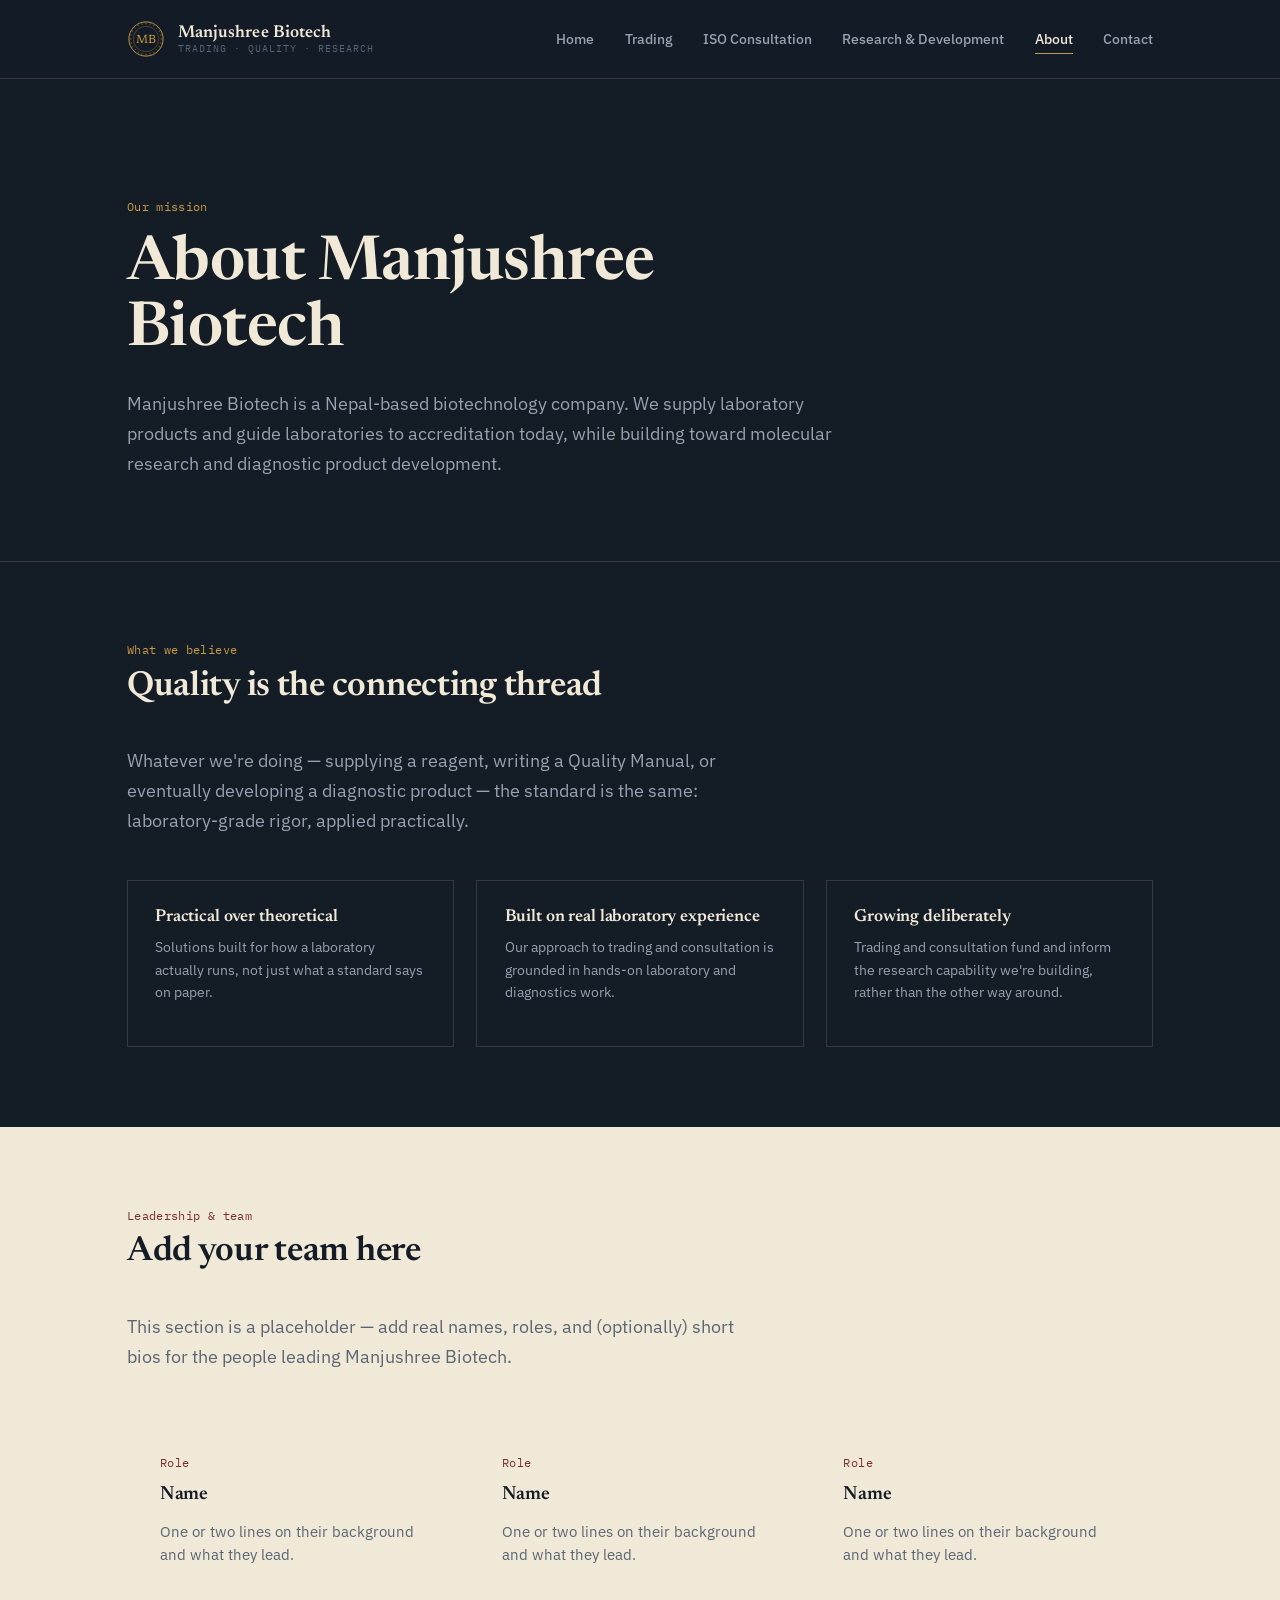
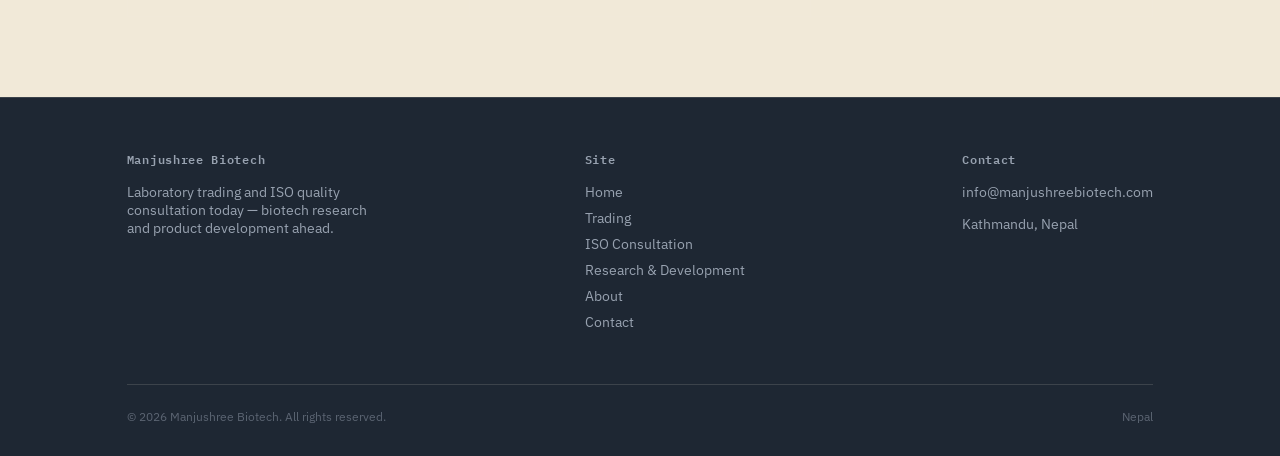
==== about.html @ 0e8d8d10 "Add files via upload" ====
<!DOCTYPE html>
<html lang="en">
<head>
<meta charset="UTF-8">
<meta name="viewport" content="width=device-width, initial-scale=1.0">
<title>About | Manjushree Biotech</title>
<meta name="description" content="Manjushree Biotech is a Nepal-based biotechnology company working in laboratory trading and ISO quality consultation, building toward biotech research.">
<link rel="preconnect" href="https://fonts.googleapis.com">
<link href="https://fonts.googleapis.com/css2?family=Newsreader:opsz,wght@6..72,500;6..72,600;6..72,700&family=IBM+Plex+Sans:wght@400;500;600&family=IBM+Plex+Mono:wght@400;500&display=swap" rel="stylesheet">
<link rel="stylesheet" href="styles.css">
</head>
<body>

<nav class="topnav">
  <div class="topnav-inner">
    <a href="index.html" class="brand">
      <svg viewBox="0 0 40 40" class="brand-seal" xmlns="http://www.w3.org/2000/svg" stroke="var(--brass-bright)" stroke-width="0.6">
  <circle cx="20" cy="20" r="18" fill="none" stroke-width="1"/>
  <circle cx="20" cy="20" r="13.4" fill="none" stroke-width="0.6" opacity="0.55"/>
  <line x1="20.00" y1="4.50" x2="20.00" y2="3.00"/><line x1="24.01" y1="5.03" x2="24.40" y2="3.58"/><line x1="27.75" y1="6.58" x2="28.50" y2="5.28"/><line x1="30.96" y1="9.04" x2="32.02" y2="7.98"/><line x1="33.42" y1="12.25" x2="34.72" y2="11.50"/><line x1="34.97" y1="15.99" x2="36.42" y2="15.60"/><line x1="35.50" y1="20.00" x2="37.00" y2="20.00"/><line x1="34.97" y1="24.01" x2="36.42" y2="24.40"/><line x1="33.42" y1="27.75" x2="34.72" y2="28.50"/><line x1="30.96" y1="30.96" x2="32.02" y2="32.02"/><line x1="27.75" y1="33.42" x2="28.50" y2="34.72"/><line x1="24.01" y1="34.97" x2="24.40" y2="36.42"/><line x1="20.00" y1="35.50" x2="20.00" y2="37.00"/><line x1="15.99" y1="34.97" x2="15.60" y2="36.42"/><line x1="12.25" y1="33.42" x2="11.50" y2="34.72"/><line x1="9.04" y1="30.96" x2="7.98" y2="32.02"/><line x1="6.58" y1="27.75" x2="5.28" y2="28.50"/><line x1="5.03" y1="24.01" x2="3.58" y2="24.40"/><line x1="4.50" y1="20.00" x2="3.00" y2="20.00"/><line x1="5.03" y1="15.99" x2="3.58" y2="15.60"/><line x1="6.58" y1="12.25" x2="5.28" y2="11.50"/><line x1="9.04" y1="9.04" x2="7.98" y2="7.98"/><line x1="12.25" y1="6.58" x2="11.50" y2="5.28"/><line x1="15.99" y1="5.03" x2="15.60" y2="3.58"/>
  <text x="20" y="24.5" text-anchor="middle" font-family="Newsreader, Georgia, serif" font-size="12.5" fill="var(--brass-bright)" stroke="none">MB</text>
</svg>
      <div>
        <div class="brand-text">Manjushree Biotech</div>
        <div class="brand-sub">TRADING &middot; QUALITY &middot; RESEARCH</div>
      </div>
    </a>
    <div class="navlinks"><a href="index.html">Home</a><a href="trading.html">Trading</a><a href="iso-consultation.html">ISO Consultation</a><a href="research.html">Research & Development</a><a href="about.html" class="is-active">About</a><a href="contact.html">Contact</a></div>
    <button class="nav-toggle" aria-label="Open menu">
      <svg width="18" height="14" viewBox="0 0 18 14"><path d="M0 1H18M0 7H18M0 13H18" stroke="#F1E9D8" stroke-width="1.4"/></svg>
    </button>
  </div>
  <div class="mobile-menu"><a href="index.html">Home</a><a href="trading.html">Trading</a><a href="iso-consultation.html">ISO Consultation</a><a href="research.html">Research & Development</a><a href="about.html" class="is-active">About</a><a href="contact.html">Contact</a></div>
</nav>

<main class="page-fade">
<section class="hero" style="padding-bottom:4rem;">
  <div class="shell">
    <span class="label">Our mission</span>
    <h1>About Manjushree Biotech</h1>
    <p class="lede">Manjushree Biotech is a Nepal-based biotechnology company. We supply laboratory products and guide laboratories to accreditation today, while building toward molecular research and diagnostic product development.</p>
  </div>
</section>

<section class="section">
  <div class="shell">
    <div class="section-head">
      <span class="label">What we believe</span>
      <h2>Quality is the connecting thread</h2>
      <p class="lede mt-lg">Whatever we're doing &mdash; supplying a reagent, writing a Quality Manual, or eventually developing a diagnostic product &mdash; the standard is the same: laboratory-grade rigor, applied practically.</p>
    </div>
    <div class="card-grid grid-3">
      <div class="card">
        <h3>Practical over theoretical</h3>
        <p>Solutions built for how a laboratory actually runs, not just what a standard says on paper.</p>
      </div>
      <div class="card">
        <h3>Built on real laboratory experience</h3>
        <p>Our approach to trading and consultation is grounded in hands-on laboratory and diagnostics work.</p>
      </div>
      <div class="card">
        <h3>Growing deliberately</h3>
        <p>Trading and consultation fund and inform the research capability we're building, rather than the other way around.</p>
      </div>
    </div>
  </div>
</section>

<section class="section section--paper">
  <div class="shell">
    <div class="section-head">
      <span class="label">Leadership &amp; team</span>
      <h2>Add your team here</h2>
      <p class="lede mt-lg">This section is a placeholder &mdash; add real names, roles, and (optionally) short bios for the people leading Manjushree Biotech.</p>
    </div>
    <div class="panel-grid cols-3">
      <div class="panel">
        <span class="ref">Role</span>
        <h3>Name</h3>
        <p>One or two lines on their background and what they lead.</p>
      </div>
      <div class="panel">
        <span class="ref">Role</span>
        <h3>Name</h3>
        <p>One or two lines on their background and what they lead.</p>
      </div>
      <div class="panel">
        <span class="ref">Role</span>
        <h3>Name</h3>
        <p>One or two lines on their background and what they lead.</p>
      </div>
    </div>
  </div>
</section>

</main>

<footer>
  <div class="shell">
    <div class="footer-grid">
      <div class="footer-col">
        <h4>Manjushree Biotech</h4>
        <p style="max-width:30ch;">Laboratory trading and ISO quality consultation today &mdash; biotech research and product development ahead.</p>
      </div>
      <div class="footer-col">
        <h4>Site</h4>
        <a href="index.html">Home</a>
        <a href="trading.html">Trading</a>
        <a href="iso-consultation.html">ISO Consultation</a>
        <a href="research.html">Research &amp; Development</a>
        <a href="about.html">About</a>
        <a href="contact.html">Contact</a>
      </div>
      <div class="footer-col">
        <h4>Contact</h4>
        <a href="mailto:info@manjushreebiotech.com">info@manjushreebiotech.com</a>
        <p>Kathmandu, Nepal</p>
      </div>
    </div>
    <div class="footer-bottom">
      <span>&copy; 2026 Manjushree Biotech. All rights reserved.</span>
      <span>Nepal</span>
    </div>
  </div>
</footer>

<script src="site.js"></script>
</body>
</html>
---- styles.css ----
/* ============================================================
   MANJUSHREE BIOTECH — design tokens
   Ledger-paper + slate, brass accent, certification-seal motif
   ============================================================ */

:root{
  --slate:      #141C26;
  --slate-soft: #1E2733;
  --paper:      #F1E9D8;
  --paper-dim:  #E8DCC0;
  --brass:      #A6792C;
  --brass-bright:#C79A44;
  --oxblood:    #7A2E2E;
  --mist:       #98A2B0;
  --mist-dim:   #5B6472;
  --line:       rgba(241,233,216,0.14);
  --line-dark:  rgba(20,28,38,0.13);

  --serif: "Newsreader", "Iowan Old Style", Georgia, serif;
  --sans:  "IBM Plex Sans", -apple-system, "Helvetica Neue", Arial, sans-serif;
  --mono:  "IBM Plex Mono", "SFMono-Regular", Menlo, monospace;

  --measure: 66ch;
}

@media (prefers-reduced-motion: reduce){
  *{ animation-duration: 0.001ms !important; animation-iteration-count: 1 !important; transition-duration: 0.001ms !important; scroll-behavior: auto !important; }
}

*{ box-sizing: border-box; }
html{ scroll-behavior: smooth; }
body{
  margin:0;
  background: var(--slate);
  color: var(--paper);
  font-family: var(--sans);
  -webkit-font-smoothing: antialiased;
  text-rendering: optimizeLegibility;
}

a{ color: inherit; text-decoration: none; }
img{ max-width:100%; display:block; }

::selection{ background: var(--brass); color: var(--slate); }
:focus-visible{ outline: 2px solid var(--brass-bright); outline-offset: 3px; }

/* ---------- type scale ---------- */
h1,h2,h3,h4{ font-family: var(--serif); font-weight: 600; margin:0; letter-spacing: -0.008em; }
.label{
  font-family: var(--mono);
  font-size: 0.76rem;
  letter-spacing: 0.03em;
  color: var(--brass-bright);
}
.lede{ font-size: 1.14rem; line-height: 1.65; color: var(--mist); max-width: var(--measure); }
.body-copy{ font-size: 1rem; line-height: 1.75; color: rgba(241,233,216,0.86); max-width: var(--measure); }
.body-copy + .body-copy{ margin-top: 1.1em; }

/* ---------- layout shell ---------- */
.shell{ max-width: 1180px; margin: 0 auto; padding: 0 6vw; }
@media (max-width: 640px){ .shell{ padding: 0 5.5vw; } }
main{ display:block; }

/* ---------- top nav ---------- */
.topnav{
  position: sticky; top:0; z-index: 80;
  background: rgba(20,28,38,0.92);
  backdrop-filter: blur(10px);
  border-bottom: 1px solid var(--line);
}
.topnav-inner{
  max-width:1180px; margin:0 auto; padding: 0 6vw;
  height: 78px; display:flex; align-items:center; justify-content:space-between;
}
.brand{ display:flex; align-items:center; gap:13px; }
.brand-seal{ width:38px; height:38px; flex-shrink:0; }
.brand-text{ font-family: var(--serif); font-weight:600; font-size:1.08rem; letter-spacing:0.005em; }
.brand-sub{ font-family: var(--mono); font-size:0.62rem; letter-spacing:0.1em; color: var(--mist-dim); }

.navlinks{ display:flex; gap: 1.9rem; font-size:0.87rem; }
.navlinks a{
  position:relative; padding: 6px 0; color: var(--mist);
  font-weight:500; transition: color .2s ease;
}
.navlinks a::after{
  content:""; position:absolute; left:0; bottom:0; width:0; height:1px;
  background: var(--brass-bright); transition: width .25s ease;
}
.navlinks a:hover, .navlinks a.is-active{ color: var(--paper); }
.navlinks a.is-active::after, .navlinks a:hover::after{ width:100%; }

.nav-toggle{ display:none; background:none; border:1px solid var(--line); color:var(--paper); width:40px; height:40px; border-radius:3px; }
@media (max-width: 980px){
  .navlinks{ display:none; }
  .nav-toggle{ display:flex; align-items:center; justify-content:center; }
}
.mobile-menu{
  display:none; position:fixed; inset:78px 0 0 0; z-index:79;
  background: var(--slate); padding: 2rem 6vw; flex-direction:column; gap:1.4rem;
  overflow-y:auto;
}
.mobile-menu.open{ display:flex; }
.mobile-menu a{ font-family: var(--serif); font-size:1.55rem; color: var(--paper); }

/* ---------- hero ---------- */
.hero{ position:relative; padding: 7.5rem 0 5rem; border-bottom: 1px solid var(--line); }
.hero .label{ margin-bottom:1.1rem; display:block; }
.hero h1{ font-size: clamp(2.3rem, 4.8vw, 3.9rem); line-height: 1.08; max-width: 18ch; }
.hero .lede{ margin-top: 1.5rem; }
.hero-actions{ margin-top:2.3rem; display:flex; gap:1rem; flex-wrap:wrap; }

/* ---------- section spacing ---------- */
.section{ padding: 5rem 0; }
.section + .section{ border-top: 1px solid var(--line); }
.section-head{ margin-bottom: 2.8rem; max-width: 62ch; }
.section-head .label{ margin-bottom: 0.8rem; display:block; }
.section-head h2{ font-size: clamp(1.65rem, 2.7vw, 2.3rem); }

.section--paper{ background: var(--paper); color: var(--slate); border-color: var(--line-dark); }
.section--paper .label{ color: var(--oxblood); }
.section--paper .lede{ color: var(--mist-dim); }
.section--paper .body-copy{ color: rgba(20,28,38,0.82); }
.section--paper.section + .section--paper{ border-top-color: var(--line-dark); }
.section--paper + .section:not(.section--paper){ border-top-color: var(--line-dark); }

/* ---------- pillar / service panels ---------- */
.panel-grid{ display:grid; gap: 1px; background: var(--line); border:1px solid var(--line); }
.panel-grid.cols-3{ grid-template-columns: repeat(3,1fr); }
.panel-grid.cols-2{ grid-template-columns: repeat(2,1fr); }
@media (max-width: 860px){ .panel-grid.cols-3, .panel-grid.cols-2{ grid-template-columns: 1fr; } }
.panel{ background: var(--slate); padding: 2.1rem 2rem; }
.section--paper .panel{ background: var(--paper); }
.panel .ref{ font-family:var(--mono); font-size:0.72rem; color: var(--brass-bright); letter-spacing:0.04em; }
.section--paper .panel .ref{ color: var(--oxblood); }
.panel h3{ font-size:1.2rem; margin-top:0.8rem; line-height:1.3; }
.panel p{ margin-top:0.7rem; font-size:0.93rem; line-height:1.6; color: var(--mist); }
.section--paper .panel p{ color: var(--mist-dim); }
.panel ul{ margin:0.9rem 0 0; padding-left:1.05rem; font-size:0.88rem; line-height:1.7; color: var(--mist); }
.section--paper .panel ul{ color: var(--mist-dim); }
.panel ul li{ margin-bottom:0.25rem; }

/* ---------- card (used for trading categories, focus areas) ---------- */
.card-grid{ display:grid; gap: 1.4rem; }
.grid-2{ grid-template-columns: repeat(2,1fr); }
.grid-3{ grid-template-columns: repeat(3,1fr); }
.grid-4{ grid-template-columns: repeat(4,1fr); }
@media (max-width: 860px){ .grid-2,.grid-3,.grid-4{ grid-template-columns: 1fr; } }
@media (min-width:641px) and (max-width:860px){ .grid-4{ grid-template-columns: repeat(2,1fr); } }
.card{
  border:1px solid var(--line); padding: 1.7rem;
  transition: border-color .2s ease;
}
.card:hover{ border-color: var(--brass); }
.section--paper .card{ border-color: var(--line-dark); }
.section--paper .card:hover{ border-color: var(--oxblood); }
.card h3{ font-size:1.08rem; }
.card p{ margin-top:0.6rem; font-size:0.89rem; line-height:1.6; color: var(--mist); }
.section--paper .card p{ color: var(--mist-dim); }

/* ---------- process rail (signature element) ---------- */
.rail{ display:block; width:100%; height:auto; }
.rail line, .rail path{ stroke: var(--mist-dim); stroke-width:1.2; }
.rail .rail-active{ stroke: var(--brass-bright); stroke-width:1.6; stroke-dasharray:600; stroke-dashoffset:600; animation: rail-draw 1.8s cubic-bezier(.3,.8,.2,1) forwards; }
@keyframes rail-draw{ to{ stroke-dashoffset:0; } }
.rail circle.node{ fill: var(--slate); stroke: var(--brass-bright); stroke-width:1.4; }
.section--paper .rail circle.node{ fill: var(--paper); stroke: var(--oxblood); }
.rail text{ font-family: var(--mono); font-size:10.5px; fill: var(--mist); letter-spacing:0.02em; }
.section--paper .rail text{ fill: var(--mist-dim); }

/* ---------- buttons ---------- */
.btn{
  display:inline-flex; align-items:center; gap:0.5rem;
  font-family: var(--sans); font-size:0.9rem; font-weight:600;
  padding: 0.8rem 1.5rem; border-radius:2px; border:1px solid transparent;
  cursor:pointer; transition: background .2s ease, border-color .2s ease, color .2s ease;
}
.btn--solid{ background: var(--brass); color: var(--slate); }
.btn--solid:hover{ background: var(--brass-bright); }
.btn--ghost{ color: var(--paper); border-color: var(--line); }
.btn--ghost:hover{ border-color: var(--mist); }
.section--paper .btn--ghost{ color: var(--slate); border-color: var(--line-dark); }
.section--paper .btn--ghost:hover{ border-color: var(--mist-dim); }

/* ---------- footer ---------- */
footer{ background: var(--slate-soft); border-top:1px solid var(--line); padding: 3.2rem 0 2rem; }
.footer-grid{ display:flex; justify-content:space-between; flex-wrap:wrap; gap:2rem; }
.footer-col h4{ font-family:var(--mono); font-size:0.72rem; letter-spacing:0.06em; color: var(--mist); margin-bottom:0.9rem; }
.footer-col a, .footer-col p{ display:block; font-size:0.87rem; color: var(--mist); margin-bottom:0.5rem; }
.footer-col a:hover{ color: var(--paper); }
.footer-bottom{
  margin-top:2.8rem; padding-top:1.5rem; border-top:1px solid var(--line);
  display:flex; justify-content:space-between; flex-wrap:wrap; gap:1rem;
  font-size:0.74rem; color: var(--mist-dim);
}

/* ---------- contact form ---------- */
.form-grid{ display:grid; gap:1.2rem; max-width:600px; }
.form-row{ display:grid; grid-template-columns:1fr 1fr; gap:1.2rem; }
@media (max-width:640px){ .form-row{ grid-template-columns:1fr; } }
label{ font-family:var(--mono); font-size:0.7rem; letter-spacing:0.03em; color: var(--mist); display:block; margin-bottom:0.45rem; }
input, textarea, select{
  width:100%; background: rgba(241,233,216,0.04); border:1px solid var(--line);
  border-radius:2px; padding:0.8rem 1rem; color: var(--paper); font-family: var(--sans); font-size:0.92rem;
}
input:focus, textarea:focus, select:focus{ outline:none; border-color: var(--brass-bright); }
textarea{ resize:vertical; }

/* ---------- contact page layout ---------- */
.contact-grid{ display:grid; grid-template-columns: 1fr 1fr; gap:3.5rem; }
@media (max-width:860px){ .contact-grid{ grid-template-columns: 1fr; } }

/* ---------- list rows (used on About / Research roadmap) ---------- */
.row{ display:grid; grid-template-columns: 130px 1fr; gap: 1.6rem; padding: 1.7rem 0; border-top: 1px solid var(--line); }
.section--paper .row{ border-top-color: var(--line-dark); }
.row:first-of-type{ border-top:none; }
.row .row-tag{ font-family: var(--mono); font-size:0.78rem; color: var(--brass-bright); }
.section--paper .row .row-tag{ color: var(--oxblood); }
.row h3{ font-size:1.1rem; }
.row p{ margin-top:0.5rem; font-size:0.9rem; line-height:1.6; color: var(--mist); }
.section--paper .row p{ color: var(--mist-dim); }
@media (max-width:640px){ .row{ grid-template-columns:1fr; gap:0.4rem; } }

/* ---------- checklist ---------- */
.checklist{ list-style:none; margin:0; padding:0; display:grid; grid-template-columns:1fr 1fr; gap:0.8rem 1.6rem; }
@media (max-width:640px){ .checklist{ grid-template-columns:1fr; } }
.checklist li{ font-size:0.92rem; color: var(--mist); padding-left:1.4rem; position:relative; }
.section--paper .checklist li{ color: var(--mist-dim); }
.checklist li::before{ content:"—"; position:absolute; left:0; color: var(--brass-bright); }
.section--paper .checklist li::before{ color: var(--oxblood); }

/* ---------- page-load fade (single orchestrated moment, not per-section) ---------- */
.page-fade{ animation: fadeUp .5s ease-out both; }
@keyframes fadeUp{ from{ opacity:0; transform: translateY(8px); } to{ opacity:1; transform:none; } }

/* utility */
.mt-lg{ margin-top: 2.6rem; }
.flex-between{ display:flex; align-items:center; justify-content:space-between; flex-wrap:wrap; gap:1rem; }
.page-note{
  font-family: var(--mono); font-size:0.74rem; color: var(--mist-dim);
  border:1px dashed var(--line); padding: 0.7rem 1rem; margin-top:1.6rem; max-width: var(--measure);
}
.section--paper .page-note{ border-color: var(--line-dark); }
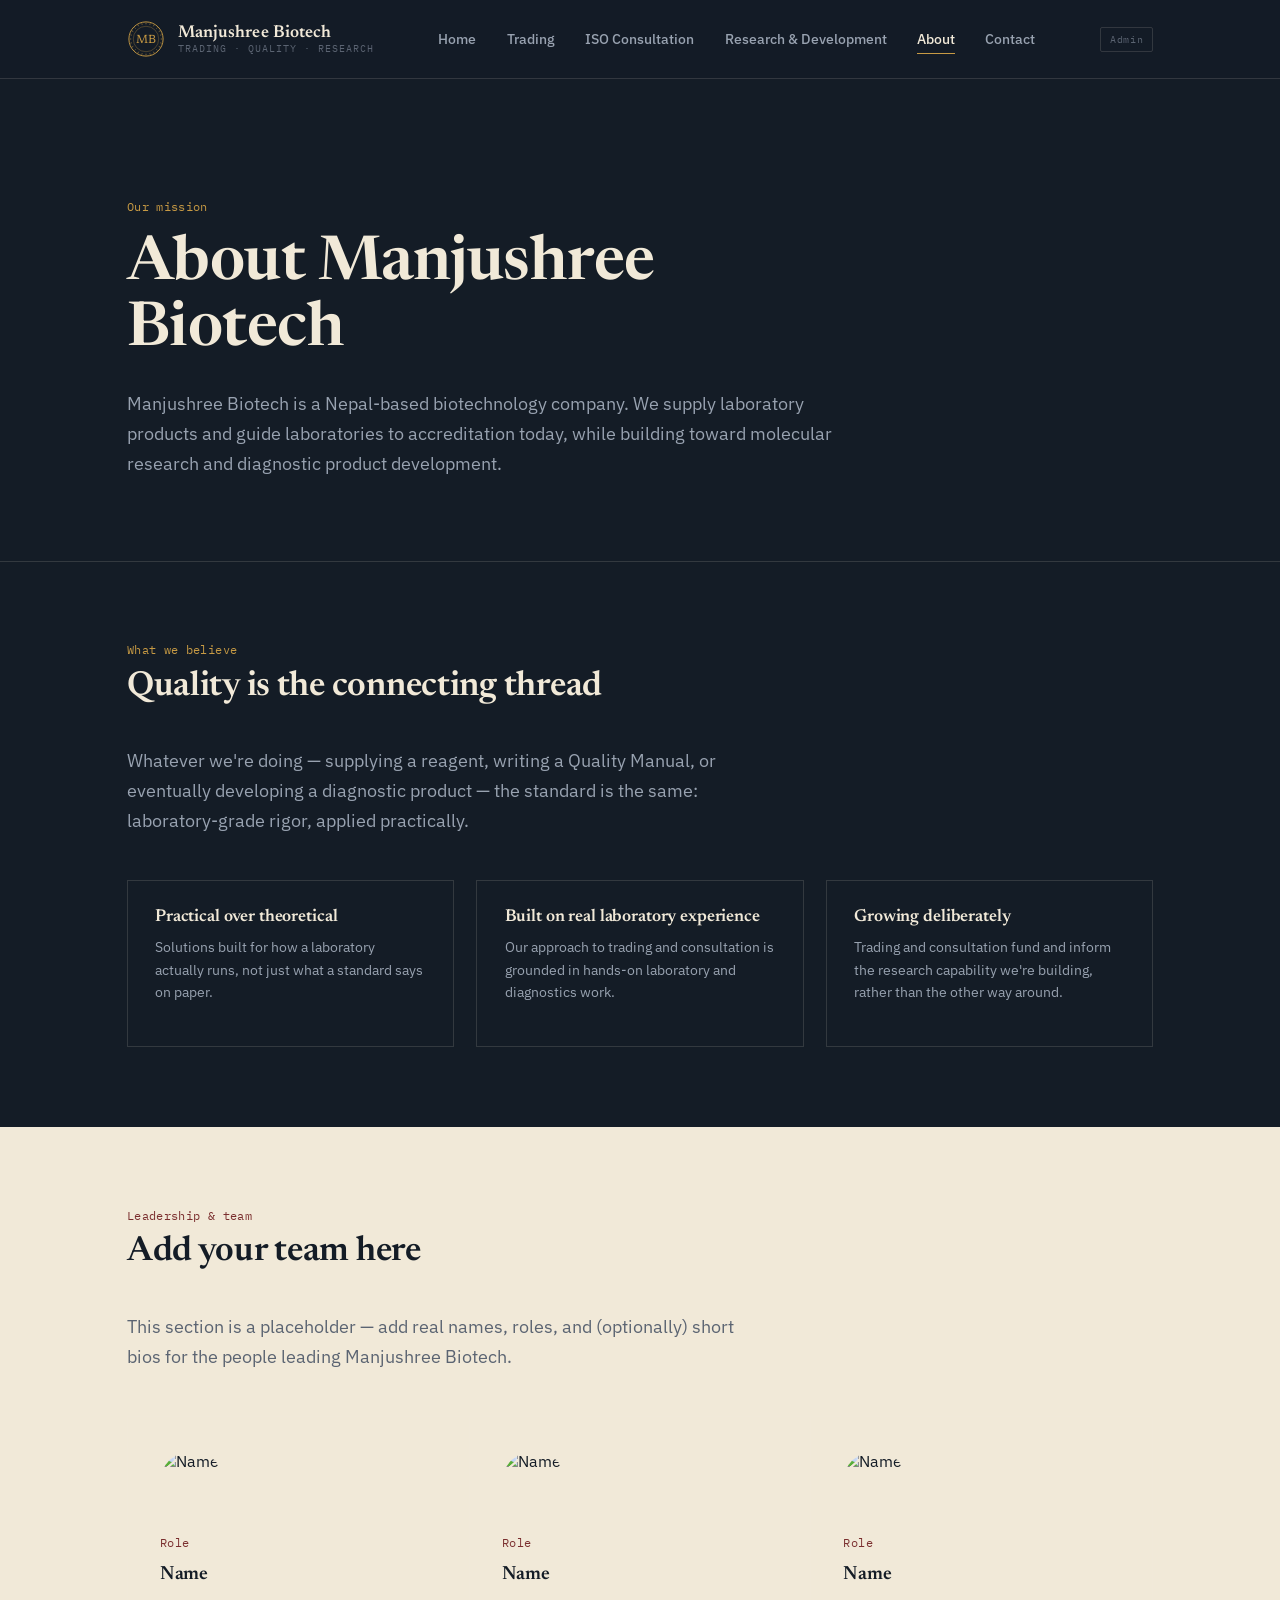
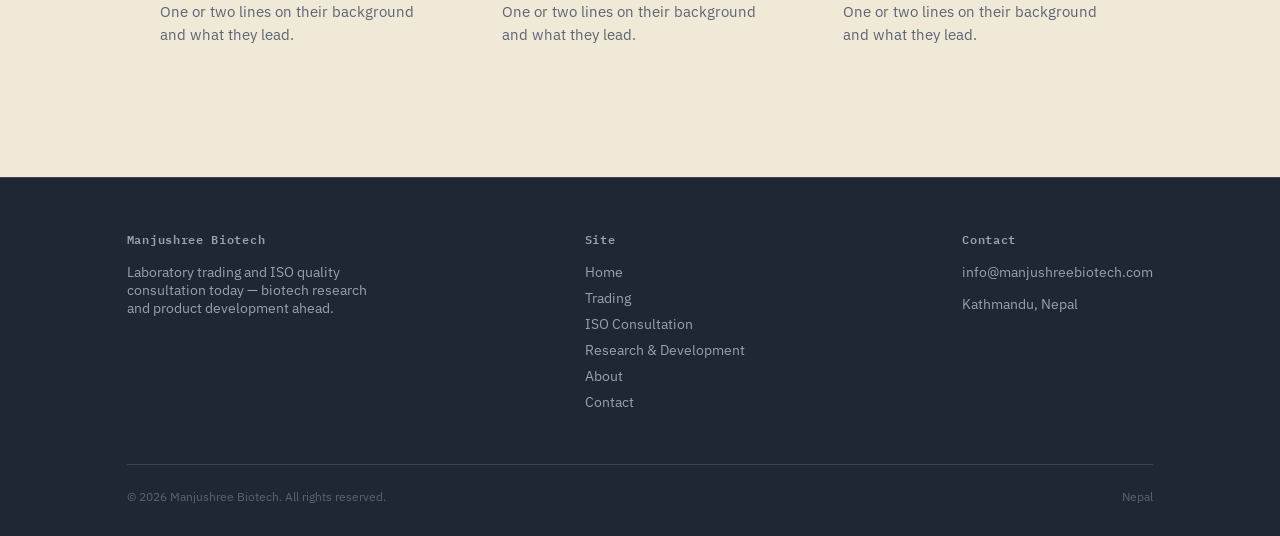
==== commit 40585daf: "Add files via upload" ====
--- a/about.html
+++ b/about.html
@@ -13,85 +13,126 @@
 
 <nav class="topnav">
   <div class="topnav-inner">
-    <a href="index.html" class="brand">
-      <svg viewBox="0 0 40 40" class="brand-seal" xmlns="http://www.w3.org/2000/svg" stroke="var(--brass-bright)" stroke-width="0.6">
+    <a href="index.html" class="brand editable-wrap">
+      <svg viewBox="0 0 40 40" class="brand-seal" data-brand-seal xmlns="http://www.w3.org/2000/svg" stroke="var(--brass-bright)" stroke-width="0.6">
   <circle cx="20" cy="20" r="18" fill="none" stroke-width="1"/>
   <circle cx="20" cy="20" r="13.4" fill="none" stroke-width="0.6" opacity="0.55"/>
   <line x1="20.00" y1="4.50" x2="20.00" y2="3.00"/><line x1="24.01" y1="5.03" x2="24.40" y2="3.58"/><line x1="27.75" y1="6.58" x2="28.50" y2="5.28"/><line x1="30.96" y1="9.04" x2="32.02" y2="7.98"/><line x1="33.42" y1="12.25" x2="34.72" y2="11.50"/><line x1="34.97" y1="15.99" x2="36.42" y2="15.60"/><line x1="35.50" y1="20.00" x2="37.00" y2="20.00"/><line x1="34.97" y1="24.01" x2="36.42" y2="24.40"/><line x1="33.42" y1="27.75" x2="34.72" y2="28.50"/><line x1="30.96" y1="30.96" x2="32.02" y2="32.02"/><line x1="27.75" y1="33.42" x2="28.50" y2="34.72"/><line x1="24.01" y1="34.97" x2="24.40" y2="36.42"/><line x1="20.00" y1="35.50" x2="20.00" y2="37.00"/><line x1="15.99" y1="34.97" x2="15.60" y2="36.42"/><line x1="12.25" y1="33.42" x2="11.50" y2="34.72"/><line x1="9.04" y1="30.96" x2="7.98" y2="32.02"/><line x1="6.58" y1="27.75" x2="5.28" y2="28.50"/><line x1="5.03" y1="24.01" x2="3.58" y2="24.40"/><line x1="4.50" y1="20.00" x2="3.00" y2="20.00"/><line x1="5.03" y1="15.99" x2="3.58" y2="15.60"/><line x1="6.58" y1="12.25" x2="5.28" y2="11.50"/><line x1="9.04" y1="9.04" x2="7.98" y2="7.98"/><line x1="12.25" y1="6.58" x2="11.50" y2="5.28"/><line x1="15.99" y1="5.03" x2="15.60" y2="3.58"/>
   <text x="20" y="24.5" text-anchor="middle" font-family="Newsreader, Georgia, serif" font-size="12.5" fill="var(--brass-bright)" stroke="none">MB</text>
 </svg>
+      <img data-brand-logo src="" alt="Manjushree Biotech logo" style="display:none; width:38px; height:38px; border-radius:50%; object-fit:cover;">
       <div>
-        <div class="brand-text">Manjushree Biotech</div>
-        <div class="brand-sub">TRADING &middot; QUALITY &middot; RESEARCH</div>
+        <div class="brand-text" data-brand-name>Manjushree Biotech</div>
+        <div class="brand-sub" data-brand-sub>TRADING &middot; QUALITY &middot; RESEARCH</div>
       </div>
+      <button class="editable-img-btn edit-only" style="top:auto; bottom:-26px; left:0; right:auto;" onclick="event.preventDefault(); promptImageEdit('logoUrl','images/logo.png')">Logo</button>
     </a>
-    <div class="navlinks"><a href="index.html">Home</a><a href="trading.html">Trading</a><a href="iso-consultation.html">ISO Consultation</a><a href="research.html">Research & Development</a><a href="about.html" class="is-active">About</a><a href="contact.html">Contact</a></div>
-    <button class="nav-toggle" aria-label="Open menu">
-      <svg width="18" height="14" viewBox="0 0 18 14"><path d="M0 1H18M0 7H18M0 13H18" stroke="#F1E9D8" stroke-width="1.4"/></svg>
-    </button>
+    <div class="editable-controls edit-only" style="position:absolute; top:60px;">
+      <button class="edit-pencil" onclick="promptTextEdit('brandName',null)">Edit brand name</button>
+      <button class="edit-pencil" onclick="promptTextEdit('brandSub',null)">Edit tagline</button>
+    </div>
+    <div class="navlinks" data-navlinks></div>
+    <div style="display:flex; align-items:center; gap:0.6rem;">
+      <button class="admin-trigger" id="admin-login-btn">Admin</button>
+      <button class="admin-trigger is-logout hidden" id="admin-logout-btn">Log out</button>
+      <button class="nav-toggle" aria-label="Open menu">
+        <svg width="18" height="14" viewBox="0 0 18 14"><path d="M0 1H18M0 7H18M0 13H18" stroke="#F1E9D8" stroke-width="1.4"/></svg>
+      </button>
+    </div>
   </div>
-  <div class="mobile-menu"><a href="index.html">Home</a><a href="trading.html">Trading</a><a href="iso-consultation.html">ISO Consultation</a><a href="research.html">Research & Development</a><a href="about.html" class="is-active">About</a><a href="contact.html">Contact</a></div>
+  <div class="mobile-menu" data-navlinks></div>
 </nav>
 
 <main class="page-fade">
 <section class="hero" style="padding-bottom:4rem;">
   <div class="shell">
-    <span class="label">Our mission</span>
-    <h1>About Manjushree Biotech</h1>
-    <p class="lede">Manjushree Biotech is a Nepal-based biotechnology company. We supply laboratory products and guide laboratories to accreditation today, while building toward molecular research and diagnostic product development.</p>
+    <span class="label" id="about-label">Our mission</span>
+    <h1 id="about-title">About Manjushree Biotech</h1>
+    <p class="lede" id="about-intro">Manjushree Biotech is a Nepal-based biotechnology company. We supply laboratory products and guide laboratories to accreditation today, while building toward molecular research and diagnostic product development.</p>
+    <div class="editable-controls edit-only">
+      <button class="edit-pencil" onclick="promptTextEdit('about.label','about-label')">Edit label</button>
+      <button class="edit-pencil" onclick="promptTextEdit('about.title','about-title')">Edit title</button>
+      <button class="edit-pencil" onclick="promptTextEdit('about.intro','about-intro',true)">Edit intro</button>
+    </div>
   </div>
 </section>
 
 <section class="section">
   <div class="shell">
     <div class="section-head">
-      <span class="label">What we believe</span>
-      <h2>Quality is the connecting thread</h2>
-      <p class="lede mt-lg">Whatever we're doing &mdash; supplying a reagent, writing a Quality Manual, or eventually developing a diagnostic product &mdash; the standard is the same: laboratory-grade rigor, applied practically.</p>
-    </div>
-    <div class="card-grid grid-3">
-      <div class="card">
-        <h3>Practical over theoretical</h3>
-        <p>Solutions built for how a laboratory actually runs, not just what a standard says on paper.</p>
-      </div>
-      <div class="card">
-        <h3>Built on real laboratory experience</h3>
-        <p>Our approach to trading and consultation is grounded in hands-on laboratory and diagnostics work.</p>
-      </div>
-      <div class="card">
-        <h3>Growing deliberately</h3>
-        <p>Trading and consultation fund and inform the research capability we're building, rather than the other way around.</p>
+      <span class="label" id="about-belief-label">What we believe</span>
+      <h2 id="about-belief-heading">Quality is the connecting thread</h2>
+      <p class="lede mt-lg" id="about-belief-intro">Whatever we're doing &mdash; supplying a reagent, writing a Quality Manual, or eventually developing a diagnostic product &mdash; the standard is the same: laboratory-grade rigor, applied practically.</p>
+      <div class="editable-controls edit-only">
+        <button class="edit-pencil" onclick="promptTextEdit('about.beliefLabel','about-belief-label')">Edit label</button>
+        <button class="edit-pencil" onclick="promptTextEdit('about.beliefHeading','about-belief-heading')">Edit heading</button>
+        <button class="edit-pencil" onclick="promptTextEdit('about.beliefIntro','about-belief-intro',true)">Edit intro</button>
       </div>
     </div>
+    <div class="card-grid grid-3" id="about-values"></div>
+    <button class="add-item-btn edit-only" onclick="addArrayItem('values')">+ Add value</button>
   </div>
 </section>
 
 <section class="section section--paper">
   <div class="shell">
     <div class="section-head">
-      <span class="label">Leadership &amp; team</span>
-      <h2>Add your team here</h2>
-      <p class="lede mt-lg">This section is a placeholder &mdash; add real names, roles, and (optionally) short bios for the people leading Manjushree Biotech.</p>
-    </div>
-    <div class="panel-grid cols-3">
-      <div class="panel">
-        <span class="ref">Role</span>
-        <h3>Name</h3>
-        <p>One or two lines on their background and what they lead.</p>
-      </div>
-      <div class="panel">
-        <span class="ref">Role</span>
-        <h3>Name</h3>
-        <p>One or two lines on their background and what they lead.</p>
-      </div>
-      <div class="panel">
-        <span class="ref">Role</span>
-        <h3>Name</h3>
-        <p>One or two lines on their background and what they lead.</p>
+      <span class="label" id="about-team-label">Leadership &amp; team</span>
+      <h2 id="about-team-heading">Add your team here</h2>
+      <p class="lede mt-lg" id="about-team-intro">This section is a placeholder &mdash; add real names, roles, and (optionally) short bios for the people leading Manjushree Biotech.</p>
+      <div class="editable-controls edit-only">
+        <button class="edit-pencil" onclick="promptTextEdit('about.teamLabel','about-team-label')">Edit label</button>
+        <button class="edit-pencil" onclick="promptTextEdit('about.teamHeading','about-team-heading')">Edit heading</button>
+        <button class="edit-pencil" onclick="promptTextEdit('about.teamIntro','about-team-intro',true)">Edit intro</button>
       </div>
     </div>
+    <div class="panel-grid cols-3" id="about-team"></div>
+    <button class="add-item-btn edit-only" onclick="addArrayItem('team')">+ Add team member</button>
   </div>
 </section>
+
+<script>
+function renderPage(data) {
+  const a = data.about || {};
+  const setText = (id, val) => { const el = document.getElementById(id); if (el && val != null) el.textContent = val; };
+  setText('about-label', a.label); setText('about-title', a.title); setText('about-intro', a.intro);
+  setText('about-belief-label', a.beliefLabel); setText('about-belief-heading', a.beliefHeading); setText('about-belief-intro', a.beliefIntro);
+  setText('about-team-label', a.teamLabel); setText('about-team-heading', a.teamHeading); setText('about-team-intro', a.teamIntro);
+
+  const values = a.values || [];
+  document.getElementById('about-values').innerHTML = values.map((v, i) => `
+    <div class="card">
+      <h3>${escapeHtml(v.title || '')}</h3>
+      <p>${escapeHtml(v.desc || '')}</p>
+      <div class="editable-controls edit-only">
+        <button class="edit-pencil" onclick="promptTextEdit('about.values.${i}.title')">Edit title</button>
+        <button class="edit-pencil" onclick="promptTextEdit('about.values.${i}.desc',null,true)">Edit text</button>
+        <button class="edit-pencil danger" onclick="removeArrayItem('values',${i})">Remove</button>
+      </div>
+    </div>`).join('');
+
+  const team = a.team || [];
+  document.getElementById('about-team').innerHTML = team.map((m, i) => {
+    const avatar = m.imageUrl ? m.imageUrl : (FALLBACK_AVATAR + encodeURIComponent(m.name || 'MB'));
+    return `
+    <div class="panel">
+      <div class="editable-wrap" style="width:64px; height:64px; border-radius:50%; overflow:hidden; margin-bottom:1rem;">
+        <img src="${avatar}" alt="${escapeHtml(m.name || '')}" style="width:100%; height:100%; object-fit:cover;">
+        <button class="editable-img-btn edit-only" style="top:auto; bottom:2px; right:2px; padding:3px 6px;" onclick="promptImageEdit('about.team.${i}.imageUrl')">Photo</button>
+      </div>
+      <span class="ref">${escapeHtml(m.role || '')}</span>
+      <h3>${escapeHtml(m.name || '')}</h3>
+      <p>${escapeHtml(m.bio || '')}</p>
+      <div class="editable-controls edit-only">
+        <button class="edit-pencil" onclick="promptTextEdit('about.team.${i}.name')">Edit name</button>
+        <button class="edit-pencil" onclick="promptTextEdit('about.team.${i}.role')">Edit role</button>
+        <button class="edit-pencil" onclick="promptTextEdit('about.team.${i}.bio',null,true)">Edit bio</button>
+        <button class="edit-pencil danger" onclick="removeArrayItem('team',${i})">Remove</button>
+      </div>
+    </div>`;
+  }).join('');
+}
+</script>
 
 </main>
 
@@ -113,8 +154,8 @@
       </div>
       <div class="footer-col">
         <h4>Contact</h4>
-        <a href="mailto:info@manjushreebiotech.com">info@manjushreebiotech.com</a>
-        <p>Kathmandu, Nepal</p>
+        <a href="mailto:info@manjushreebiotech.com" data-footer-email>info@manjushreebiotech.com</a>
+        <p data-footer-location>Kathmandu, Nepal</p>
       </div>
     </div>
     <div class="footer-bottom">
@@ -124,6 +165,34 @@
   </div>
 </footer>
 
+
+<div class="admin-overlay" id="admin-login-modal">
+  <div class="admin-box">
+    <h3>Admin login</h3>
+    <p class="hint">Enter the site password to edit content in place.</p>
+    <label for="admin-password-input">Password</label>
+    <input id="admin-password-input" type="password" placeholder="••••••••">
+    <div class="admin-error" id="admin-login-error"></div>
+    <div class="admin-actions">
+      <button class="btn btn--admin-cancel" onclick="closeAdminLogin()">Cancel</button>
+      <button class="btn btn--admin-confirm" onclick="submitAdminLogin()">Log in</button>
+    </div>
+  </div>
+</div>
+
+
+<div class="save-bar" id="save-bar">
+  <span class="save-status" id="save-status">No unsaved changes.</span>
+  <div class="save-bar-actions">
+    <button class="btn btn--discard" id="discard-btn">Discard changes</button>
+    <button class="btn btn--save" id="save-btn">Save changes (permanent)</button>
+  </div>
+</div>
+
+
 <script src="site.js"></script>
+<script>
+document.addEventListener('DOMContentLoaded', () => buildNav('about'));
+</script>
 </body>
 </html>
--- a/styles.css
+++ b/styles.css
@@ -69,6 +69,7 @@
   border-bottom: 1px solid var(--line);
 }
 .topnav-inner{
+  position: relative;
   max-width:1180px; margin:0 auto; padding: 0 6vw;
   height: 78px; display:flex; align-items:center; justify-content:space-between;
 }
@@ -108,6 +109,18 @@
 .hero h1{ font-size: clamp(2.3rem, 4.8vw, 3.9rem); line-height: 1.08; max-width: 18ch; }
 .hero .lede{ margin-top: 1.5rem; }
 .hero-actions{ margin-top:2.3rem; display:flex; gap:1rem; flex-wrap:wrap; }
+
+/* ---------- hero trace (signature graphic, animated brass line) ---------- */
+.trace{ display:block; width:100%; height:auto; }
+.trace path{
+  fill:none; stroke: var(--brass-bright); stroke-width: 1.4;
+  stroke-dasharray: 1400; stroke-dashoffset: 1400;
+  animation: trace-draw 2s cubic-bezier(.3,.8,.2,1) forwards;
+}
+.trace .trace-mist{ stroke: var(--mist-dim); opacity:0.5; }
+@keyframes trace-draw{ to{ stroke-dashoffset:0; } }
+.hero-trace{ margin-top: 2.6rem; max-width: 640px; }
+
 
 /* ---------- section spacing ---------- */
 .section{ padding: 5rem 0; }
@@ -232,6 +245,25 @@
 .page-fade{ animation: fadeUp .5s ease-out both; }
 @keyframes fadeUp{ from{ opacity:0; transform: translateY(8px); } to{ opacity:1; transform:none; } }
 
+/* ---------- generic modal (text/choice/detail editors) ---------- */
+.modal-overlay{
+  display:none; position:fixed; inset:0; z-index:200;
+  background: rgba(20,28,38,0.78); backdrop-filter: blur(4px);
+  align-items:center; justify-content:center; padding: 2rem;
+}
+.modal-overlay.open{ display:flex; }
+.modal-box{
+  background: var(--paper); color: var(--slate); max-width:640px; width:100%;
+  max-height:84vh; overflow-y:auto; border-radius:4px; position:relative;
+}
+.modal-box input, .modal-box textarea, .modal-box select{
+  background:#fff; border:1px solid var(--line-dark); color: var(--slate);
+}
+.modal-box input:focus, .modal-box textarea:focus{ border-color: var(--brass); }
+.modal-box label{ color: var(--mist-dim); }
+.modal-body{ padding: 2rem; }
+.modal-body h3{ font-family:var(--serif); color: var(--slate); }
+
 /* utility */
 .mt-lg{ margin-top: 2.6rem; }
 .flex-between{ display:flex; align-items:center; justify-content:space-between; flex-wrap:wrap; gap:1rem; }
@@ -240,3 +272,108 @@
   border:1px dashed var(--line); padding: 0.7rem 1rem; margin-top:1.6rem; max-width: var(--measure);
 }
 .section--paper .page-note{ border-color: var(--line-dark); }
+
+/* ============================================================
+   ADMIN / EDIT MODE
+   ============================================================ */
+/* !important is deliberate here: .edit-only elements often carry a second
+   layout class (.editable-controls) whose own display rule has equal
+   specificity and could otherwise win purely by file order. */
+.edit-only{ display:none !important; }
+body.edit-mode .edit-only{ display:inline-flex !important; }
+body.edit-mode .edit-only.block{ display:block !important; }
+.hidden{ display:none !important; }
+
+.admin-trigger{
+  font-family: var(--mono); font-size:0.62rem; letter-spacing:0.06em;
+  color: var(--mist-dim); border:1px solid var(--line); padding:5px 9px;
+  border-radius:2px; background:none; cursor:pointer;
+  transition: color .2s ease, border-color .2s ease;
+}
+.admin-trigger:hover{ color: var(--paper); border-color: var(--mist); }
+.admin-trigger.is-logout{ color:#c97a63; border-color: rgba(201,122,99,0.35); }
+.admin-trigger.is-logout:hover{ color:#c97a63; border-color:#c97a63; }
+
+.edit-pencil{
+  display:inline-flex; align-items:center; gap:5px;
+  font-family: var(--mono); font-size:0.64rem; letter-spacing:0.02em;
+  color: var(--brass-bright); background: rgba(199,154,68,0.1);
+  border:1px solid rgba(199,154,68,0.35); border-radius:2px;
+  padding:4px 9px; cursor:pointer;
+  transition: background .2s ease;
+}
+.edit-pencil:hover{ background: rgba(199,154,68,0.2); }
+.edit-pencil.danger{ color:#c97a63; background: rgba(201,122,99,0.08); border-color: rgba(201,122,99,0.35); }
+.edit-pencil.danger:hover{ background: rgba(201,122,99,0.18); }
+.section--paper .edit-pencil{ color: var(--oxblood); background: rgba(122,46,46,0.06); border-color: rgba(122,46,46,0.3); }
+
+.editable-controls{ display:flex; gap:0.5rem; flex-wrap:wrap; margin-top:0.9rem; }
+.editable-wrap{ position:relative; }
+.editable-img-btn{
+  position:absolute; top:10px; right:10px; z-index:3;
+  font-family: var(--mono); font-size:0.6rem;
+  background: rgba(20,28,38,0.82); color: var(--paper); border:1px solid var(--line);
+  padding:6px 10px; border-radius:2px; cursor:pointer;
+}
+.editable-img-btn:hover{ background: rgba(20,28,38,0.94); }
+
+.add-item-btn{
+  font-family: var(--mono); font-size:0.7rem;
+  color: var(--slate); background: var(--brass-bright); border:none;
+  padding:0.65rem 1.1rem; border-radius:2px; cursor:pointer;
+  margin-top:1.4rem;
+}
+.add-item-btn:hover{ background: var(--brass); }
+
+/* generic admin modal (login / text edit / detail edit) */
+.admin-overlay{
+  display:none; position:fixed; inset:0; z-index:300;
+  background: rgba(20,28,38,0.82); backdrop-filter: blur(4px);
+  align-items:center; justify-content:center; padding:1.5rem;
+}
+.admin-overlay.open{ display:flex; }
+.admin-box{
+  background: var(--paper); color: var(--slate); width:100%; max-width:460px;
+  border-radius:4px; padding:1.8rem; max-height:88vh; overflow-y:auto;
+}
+.admin-box.wide{ max-width:600px; }
+.admin-box h3{ font-family: var(--serif); font-size:1.3rem; color: var(--slate); }
+.admin-box .hint{ font-size:0.84rem; color: var(--mist-dim); margin-top:0.4rem; }
+.admin-box label{ color: var(--mist-dim); margin-top:1.1rem; }
+.admin-box label:first-of-type{ margin-top:1.4rem; }
+.admin-box input, .admin-box textarea{
+  background:#fff; border:1px solid var(--line-dark); color: var(--slate);
+}
+.admin-box input:focus, .admin-box textarea:focus{ border-color: var(--brass); }
+.admin-error{
+  display:none; font-size:0.8rem; color:#7a2e2e; margin-top:0.7rem;
+  font-family: var(--mono);
+}
+.admin-error.show{ display:block; }
+.admin-actions{ display:flex; gap:0.7rem; margin-top:1.6rem; }
+.admin-actions .btn{ flex:1; justify-content:center; }
+.btn--admin-cancel{ background:none; border:1px solid var(--line-dark); color: var(--mist-dim); }
+.btn--admin-cancel:hover{ background: rgba(20,28,38,0.05); }
+.btn--admin-confirm{ background: var(--brass); border-color: var(--brass); color:#fff; }
+.btn--admin-confirm:hover{ background: var(--brass-bright); }
+
+/* save bar */
+.save-bar{
+  display:none; position:fixed; bottom:0; left:0; width:100%; z-index:290;
+  background: var(--slate-soft); border-top:1px solid var(--line);
+  padding: 1.1rem 6vw; align-items:center; justify-content:space-between;
+  gap:1rem; flex-wrap:wrap; box-shadow: 0 -8px 24px rgba(0,0,0,0.3);
+}
+.save-bar.open{ display:flex; }
+.save-status{ font-family: var(--mono); font-size:0.78rem; color: var(--mist); }
+.save-status.is-saved{ color: var(--brass-bright); }
+.save-bar-actions{ display:flex; gap:0.7rem; }
+.btn--discard{ background:none; border:1px solid var(--line); color: var(--paper); }
+.btn--discard:hover{ background: rgba(241,233,216,0.08); }
+.btn--save{ background: var(--brass-bright); border-color: var(--brass-bright); color:#141C26; }
+.btn--save:hover{ background: #d7ac57; }
+.btn--save:disabled{ opacity:0.6; cursor:default; }
+
+/* push body content up so the save bar doesn't overlap the footer */
+body.edit-mode{ padding-bottom: 74px; }
+@media (max-width:640px){ body.edit-mode{ padding-bottom: 130px; } }
